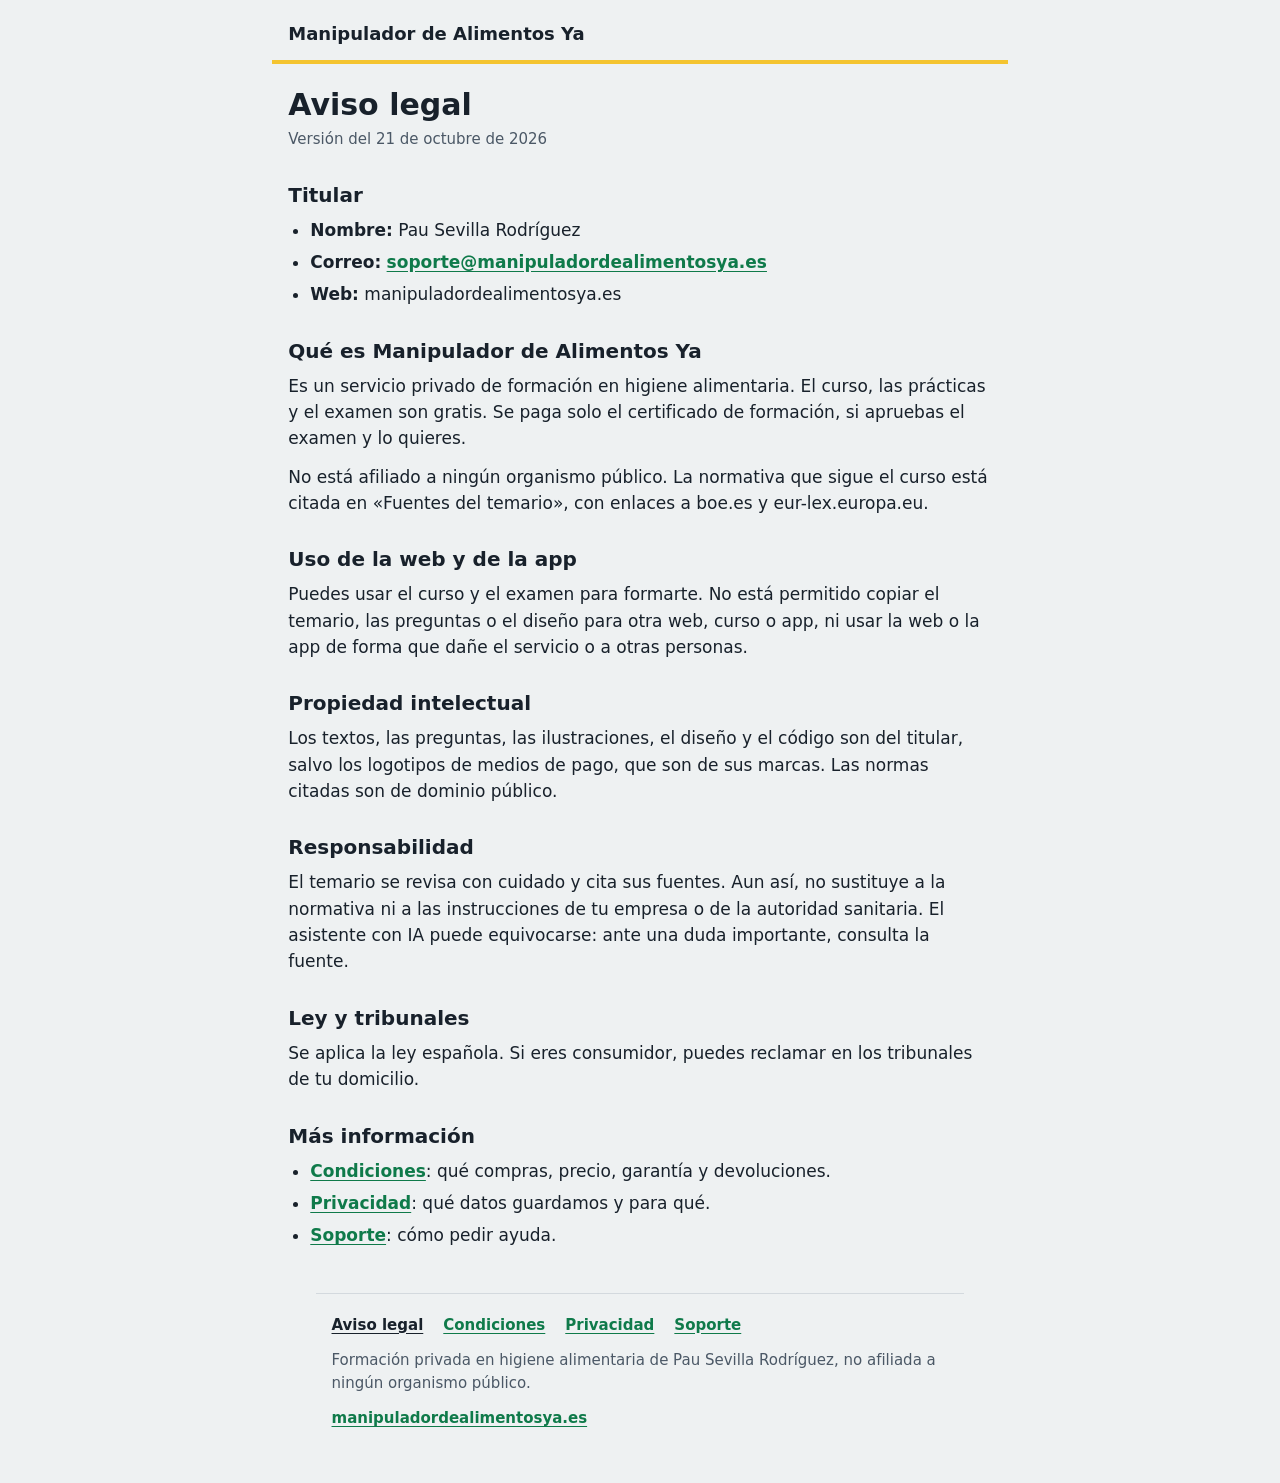
==== aviso-legal.html @ ac15b1ce "Textos legales y soporte de Manipulador de Alimentos Ya" ====
<!doctype html>
<html lang="es">
<head>
<meta charset="utf-8">
<meta name="viewport" content="width=device-width, initial-scale=1">
<title>Aviso legal · Manipulador de Alimentos Ya</title>
<meta name="description" content="Aviso legal de Manipulador de Alimentos Ya.">
<link rel="stylesheet" href="estilos.css">
</head>
<body>
<a class="saltar" href="#contenido">Ir al contenido</a>
<header><a class="marca" href="index.html">Manipulador de Alimentos Ya</a></header>
<main id="contenido">
<h1>Aviso legal</h1>
<p class="fecha">Versión del 21 de octubre de 2026</p>
<h2>Titular</h2>
<ul>
<li><strong>Nombre:</strong> Pau Sevilla Rodríguez</li>
<li><strong>Correo:</strong> <a href="mailto:soporte@manipuladordealimentosya.es">soporte@manipuladordealimentosya.es</a></li>
<li><strong>Web:</strong> manipuladordealimentosya.es</li>
</ul>
<h2>Qué es Manipulador de Alimentos Ya</h2>
<p>Es un servicio privado de formación en higiene alimentaria. El curso, las prácticas y el examen son gratis. Se paga solo el certificado de formación, si apruebas el examen y lo quieres.</p>
<p>No está afiliado a ningún organismo público. La normativa que sigue el curso está citada en «Fuentes del temario», con enlaces a boe.es y eur-lex.europa.eu.</p>
<h2>Uso de la web y de la app</h2>
<p>Puedes usar el curso y el examen para formarte. No está permitido copiar el temario, las preguntas o el diseño para otra web, curso o app, ni usar la web o la app de forma que dañe el servicio o a otras personas.</p>
<h2>Propiedad intelectual</h2>
<p>Los textos, las preguntas, las ilustraciones, el diseño y el código son del titular, salvo los logotipos de medios de pago, que son de sus marcas. Las normas citadas son de dominio público.</p>
<h2>Responsabilidad</h2>
<p>El temario se revisa con cuidado y cita sus fuentes. Aun así, no sustituye a la normativa ni a las instrucciones de tu empresa o de la autoridad sanitaria. El asistente con IA puede equivocarse: ante una duda importante, consulta la fuente.</p>
<h2>Ley y tribunales</h2>
<p>Se aplica la ley española. Si eres consumidor, puedes reclamar en los tribunales de tu domicilio.</p>
<h2>Más información</h2>
<ul>
<li><a href="condiciones.html">Condiciones</a>: qué compras, precio, garantía y devoluciones.</li>
<li><a href="privacidad.html">Privacidad</a>: qué datos guardamos y para qué.</li>
<li><a href="soporte.html">Soporte</a>: cómo pedir ayuda.</li>
</ul>
</main>
<footer>
<nav aria-label="Información legal"><a href="aviso-legal.html" aria-current="page">Aviso legal</a><a href="condiciones.html">Condiciones</a><a href="privacidad.html">Privacidad</a><a href="soporte.html">Soporte</a></nav>
<p>Formación privada en higiene alimentaria de Pau Sevilla Rodríguez, no afiliada a ningún organismo público.</p>
<p><a href="https://manipuladordealimentosya.es/">manipuladordealimentosya.es</a></p>
</footer>
</body>
</html>
---- estilos.css ----
:root { --acero: #EEF1F2; --blanco: #FFFFFF; --tinta: #18212B; --suave: #4B5866; --linea: #D3D9DE; --verde: #0F7A4A; --amarillo: #F4C430; color-scheme: light dark; }
@media (prefers-color-scheme: dark) { :root { --acero: #10161D; --blanco: #18202A; --tinta: #E8EDF1; --suave: #A7B3BF; --linea: #2A3540; --verde: #46D18C; } }
* { box-sizing: border-box; }
body { margin: 0; background: var(--acero); color: var(--tinta); font: 17px/1.55 system-ui, -apple-system, "Segoe UI", Roboto, sans-serif; }
.saltar { position: absolute; left: -999px; }
.saltar:focus { left: 16px; top: 8px; background: var(--blanco); padding: 8px 12px; }
header, main, footer { max-width: 68ch; margin: 0 auto; padding-left: max(16px, env(safe-area-inset-left)); padding-right: max(16px, env(safe-area-inset-right)); }
header { padding-top: 20px; padding-bottom: 12px; border-bottom: 4px solid var(--amarillo); }
.marca { color: var(--tinta); font-weight: 800; text-decoration: none; font-size: 18px; }
main { padding-top: 24px; padding-bottom: 32px; }
h1 { font-size: 30px; line-height: 1.15; margin: 0 0 6px; }
h2 { font-size: 20px; margin: 28px 0 6px; }
.fecha { color: var(--suave); font-size: 15px; }
p { margin: 0 0 12px; }
ul { margin: 0 0 12px; padding-left: 22px; }
li { margin-bottom: 6px; }
a { color: var(--verde); font-weight: 600; overflow-wrap: anywhere; text-underline-offset: 3px; }
a:focus-visible { outline: 3px solid var(--verde); outline-offset: 2px; border-radius: 2px; }
footer { padding-top: 20px; padding-bottom: 40px; border-top: 1px solid var(--linea); color: var(--suave); font-size: 15px; }
footer nav { display: flex; flex-wrap: wrap; gap: 8px 20px; margin-bottom: 12px; }
footer nav a[aria-current] { color: var(--tinta); }
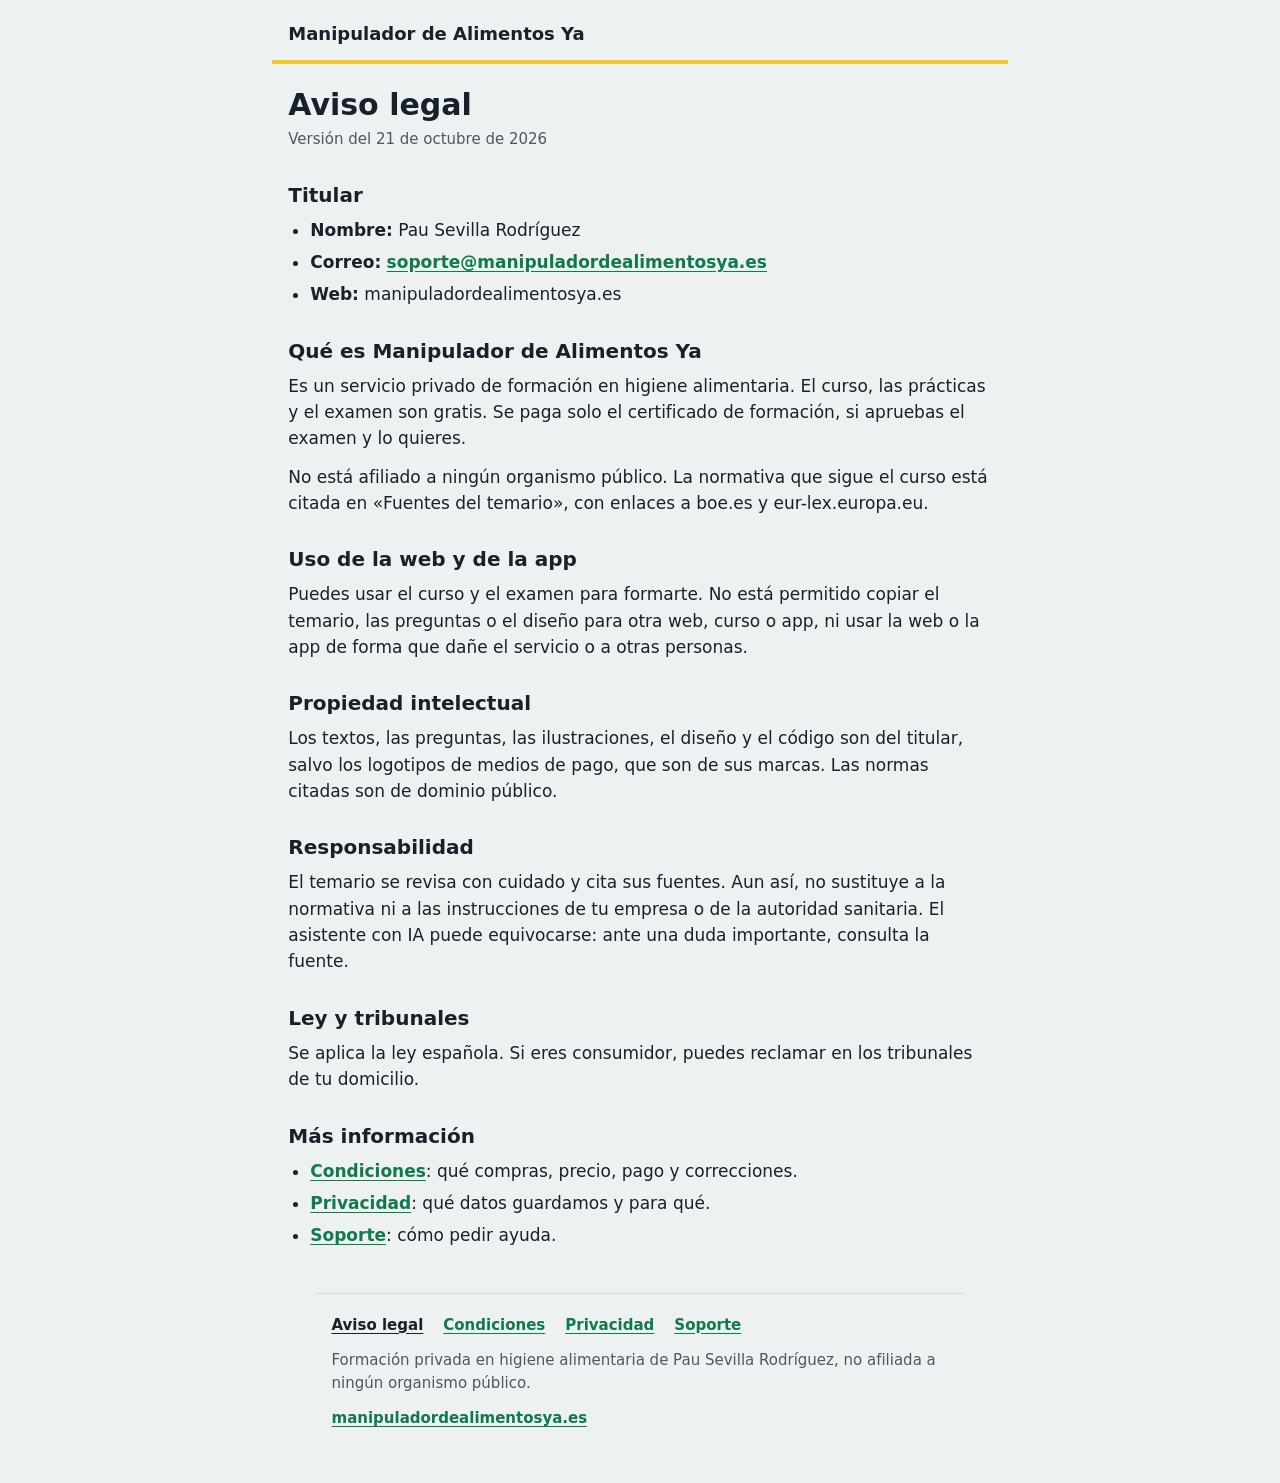
==== commit de5df4db: "Sin garantía de devolución, como la competencia" ====
--- a/aviso-legal.html
+++ b/aviso-legal.html
@@ -32,7 +32,7 @@
 <p>Se aplica la ley española. Si eres consumidor, puedes reclamar en los tribunales de tu domicilio.</p>
 <h2>Más información</h2>
 <ul>
-<li><a href="condiciones.html">Condiciones</a>: qué compras, precio, garantía y devoluciones.</li>
+<li><a href="condiciones.html">Condiciones</a>: qué compras, precio, pago y correcciones.</li>
 <li><a href="privacidad.html">Privacidad</a>: qué datos guardamos y para qué.</li>
 <li><a href="soporte.html">Soporte</a>: cómo pedir ayuda.</li>
 </ul>
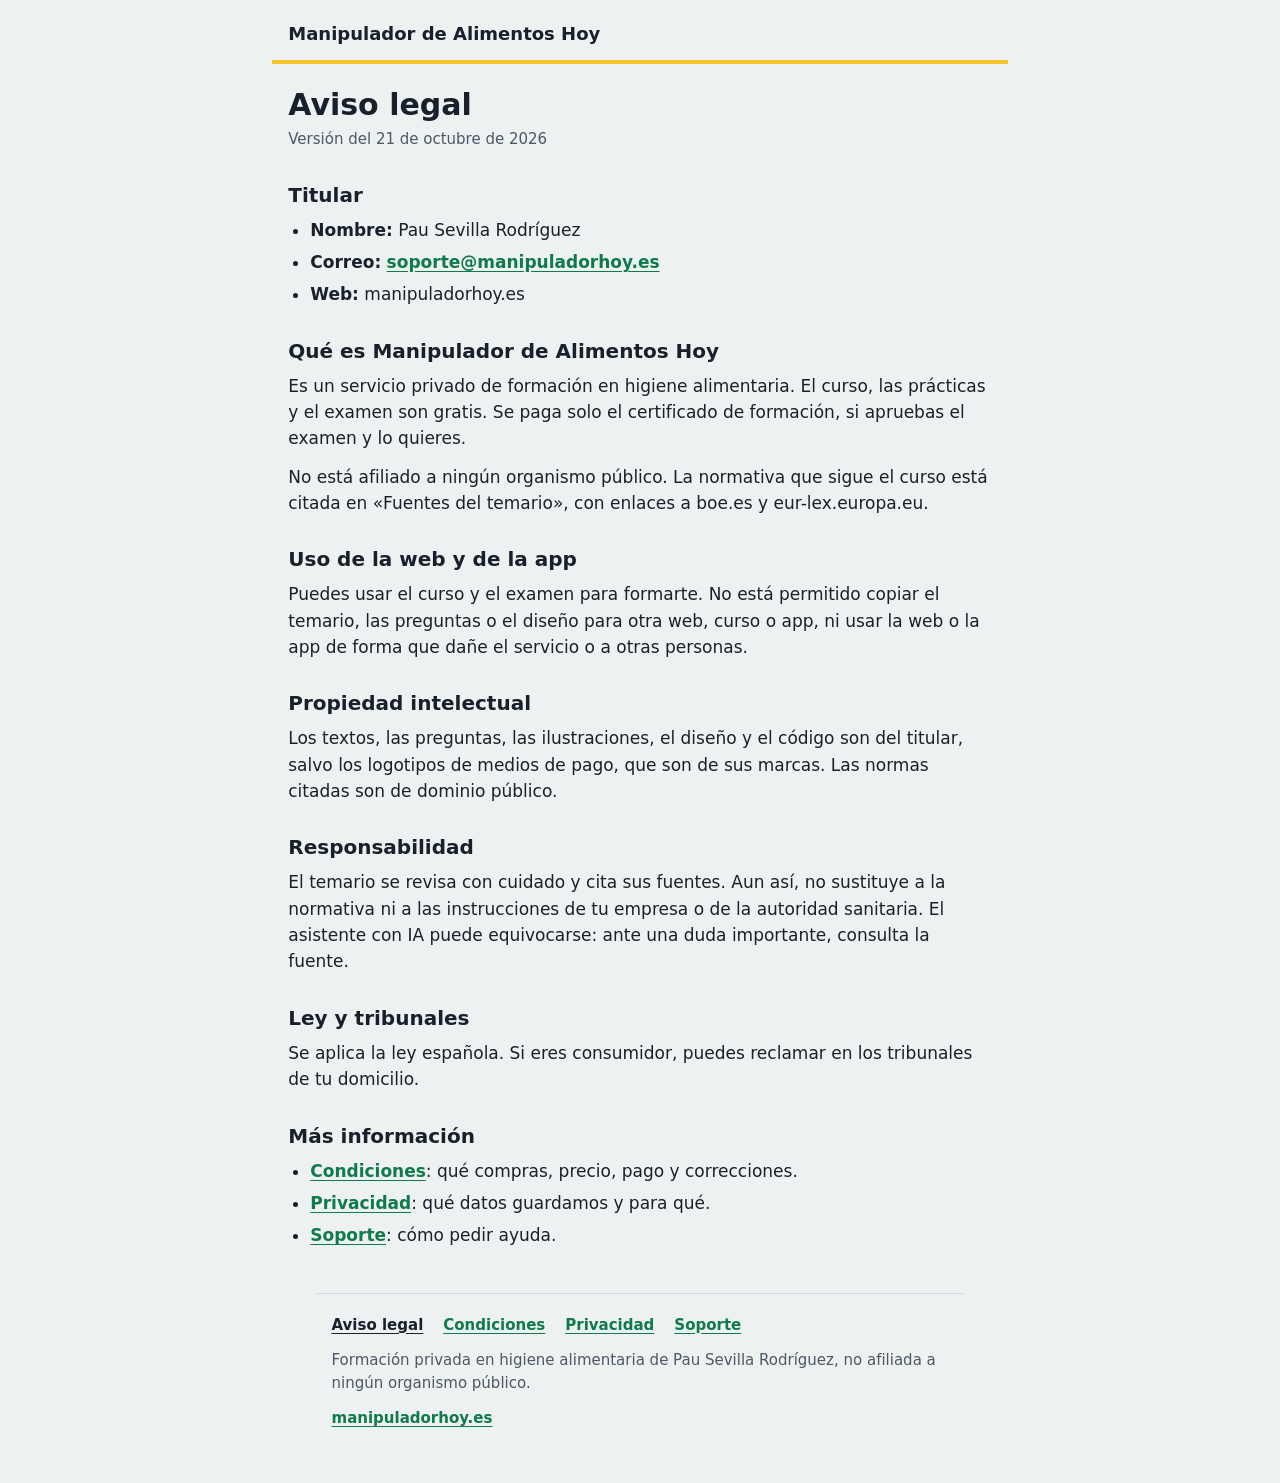
==== commit 0bc04e79: "Marca y dominio nuevos: Manipulador de Alimentos Hoy, manipuladorhoy.es" ====
--- a/aviso-legal.html
+++ b/aviso-legal.html
@@ -3,23 +3,23 @@
 <head>
 <meta charset="utf-8">
 <meta name="viewport" content="width=device-width, initial-scale=1">
-<title>Aviso legal · Manipulador de Alimentos Ya</title>
-<meta name="description" content="Aviso legal de Manipulador de Alimentos Ya.">
+<title>Aviso legal · Manipulador de Alimentos Hoy</title>
+<meta name="description" content="Aviso legal de Manipulador de Alimentos Hoy.">
 <link rel="stylesheet" href="estilos.css">
 </head>
 <body>
 <a class="saltar" href="#contenido">Ir al contenido</a>
-<header><a class="marca" href="index.html">Manipulador de Alimentos Ya</a></header>
+<header><a class="marca" href="index.html">Manipulador de Alimentos Hoy</a></header>
 <main id="contenido">
 <h1>Aviso legal</h1>
 <p class="fecha">Versión del 21 de octubre de 2026</p>
 <h2>Titular</h2>
 <ul>
 <li><strong>Nombre:</strong> Pau Sevilla Rodríguez</li>
-<li><strong>Correo:</strong> <a href="mailto:soporte@manipuladordealimentosya.es">soporte@manipuladordealimentosya.es</a></li>
-<li><strong>Web:</strong> manipuladordealimentosya.es</li>
+<li><strong>Correo:</strong> <a href="mailto:soporte@manipuladorhoy.es">soporte@manipuladorhoy.es</a></li>
+<li><strong>Web:</strong> manipuladorhoy.es</li>
 </ul>
-<h2>Qué es Manipulador de Alimentos Ya</h2>
+<h2>Qué es Manipulador de Alimentos Hoy</h2>
 <p>Es un servicio privado de formación en higiene alimentaria. El curso, las prácticas y el examen son gratis. Se paga solo el certificado de formación, si apruebas el examen y lo quieres.</p>
 <p>No está afiliado a ningún organismo público. La normativa que sigue el curso está citada en «Fuentes del temario», con enlaces a boe.es y eur-lex.europa.eu.</p>
 <h2>Uso de la web y de la app</h2>
@@ -40,7 +40,7 @@
 <footer>
 <nav aria-label="Información legal"><a href="aviso-legal.html" aria-current="page">Aviso legal</a><a href="condiciones.html">Condiciones</a><a href="privacidad.html">Privacidad</a><a href="soporte.html">Soporte</a></nav>
 <p>Formación privada en higiene alimentaria de Pau Sevilla Rodríguez, no afiliada a ningún organismo público.</p>
-<p><a href="https://manipuladordealimentosya.es/">manipuladordealimentosya.es</a></p>
+<p><a href="https://manipuladorhoy.es/">manipuladorhoy.es</a></p>
 </footer>
 </body>
 </html>
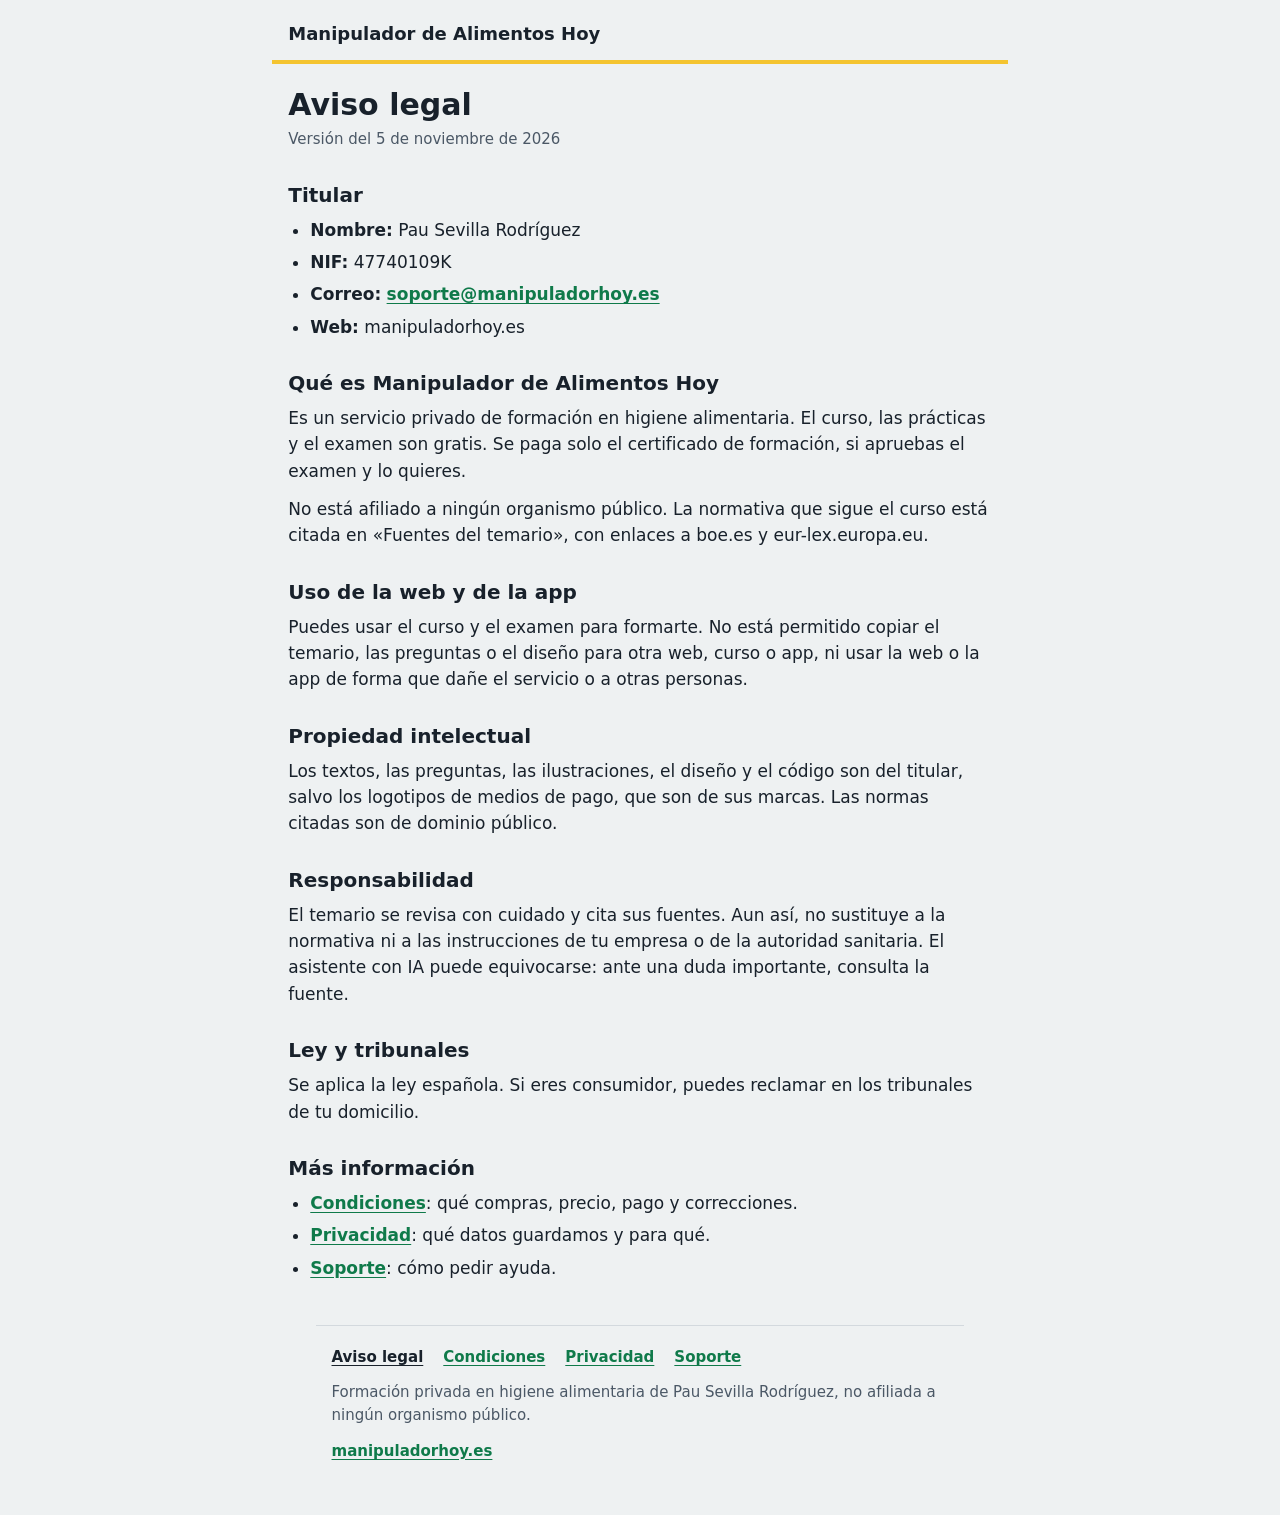
==== commit 50064cd4: "Garantía de 30 días, NIF del titular y privacidad actualizada (versión del 5-11-2026)" ====
--- a/aviso-legal.html
+++ b/aviso-legal.html
@@ -12,10 +12,11 @@
 <header><a class="marca" href="index.html">Manipulador de Alimentos Hoy</a></header>
 <main id="contenido">
 <h1>Aviso legal</h1>
-<p class="fecha">Versión del 21 de octubre de 2026</p>
+<p class="fecha">Versión del 5 de noviembre de 2026</p>
 <h2>Titular</h2>
 <ul>
 <li><strong>Nombre:</strong> Pau Sevilla Rodríguez</li>
+<li><strong>NIF:</strong> 47740109K</li>
 <li><strong>Correo:</strong> <a href="mailto:soporte@manipuladorhoy.es">soporte@manipuladorhoy.es</a></li>
 <li><strong>Web:</strong> manipuladorhoy.es</li>
 </ul>
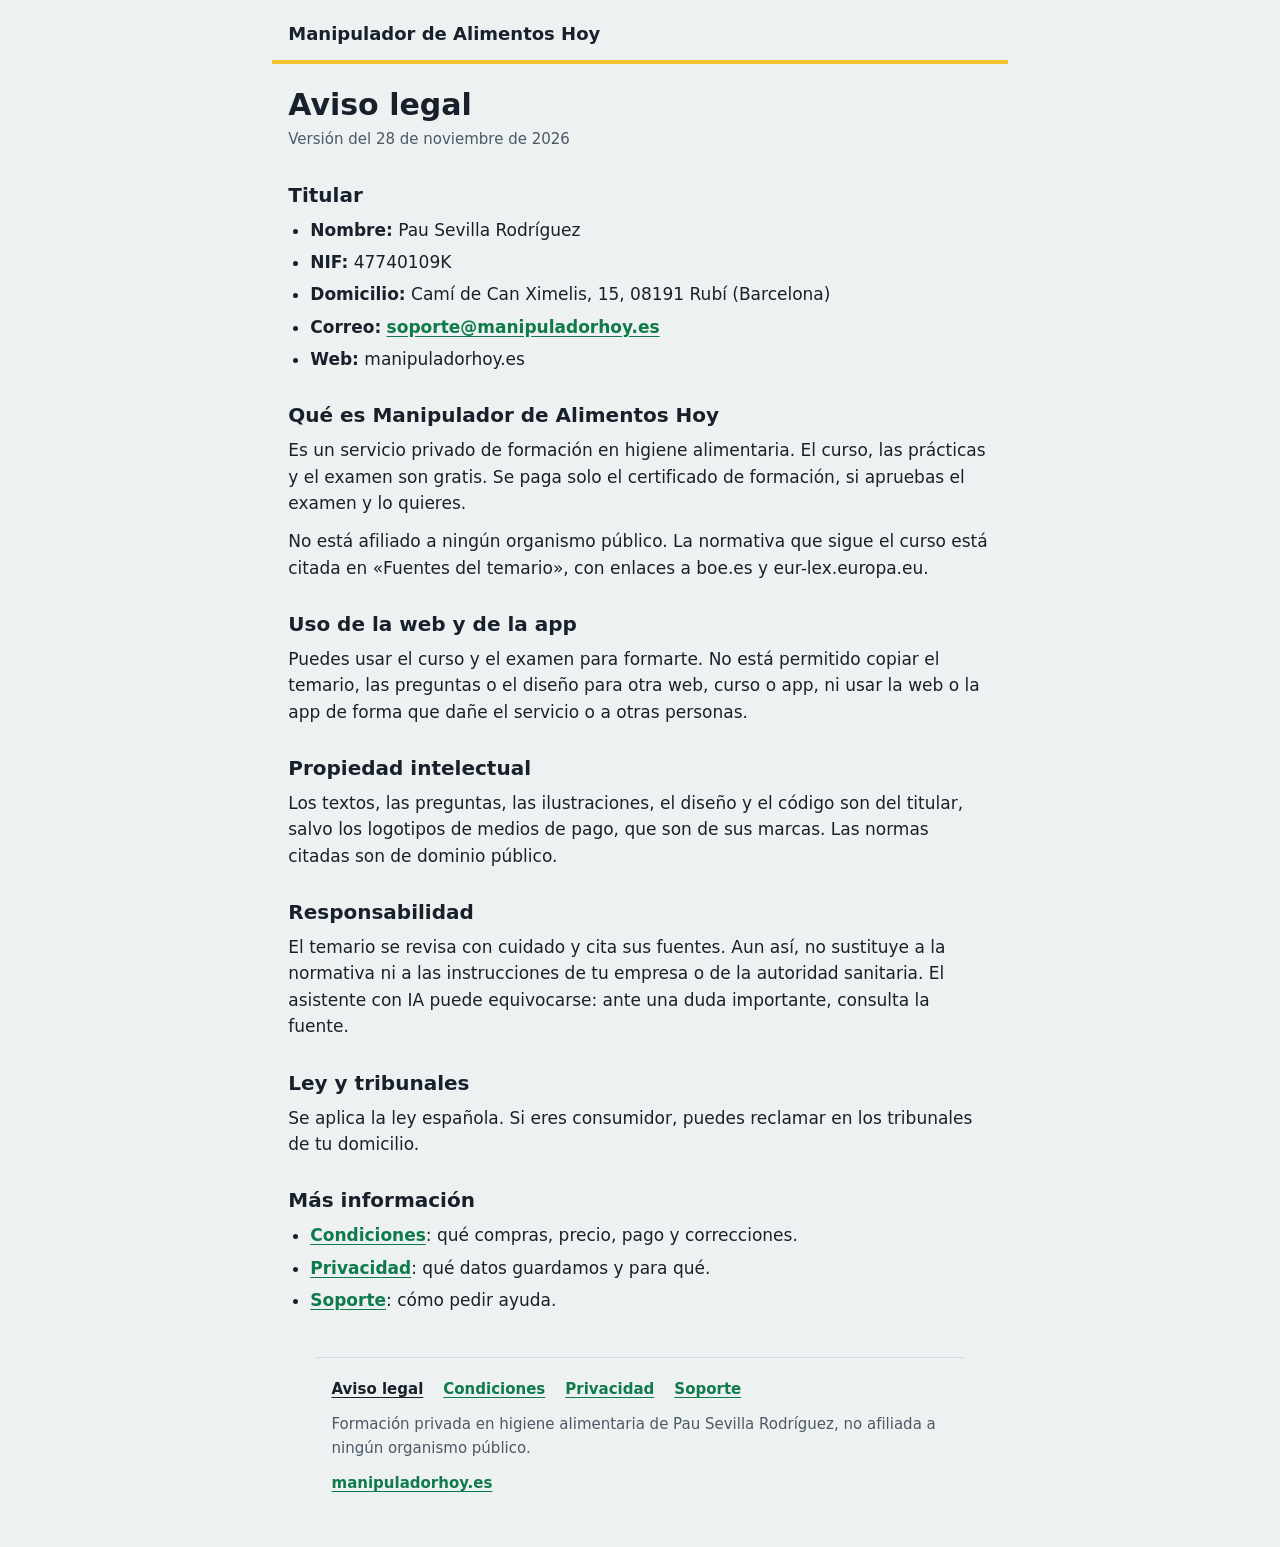
==== commit bd04ac43: "Aviso legal con el domicilio del titular; condiciones sin la línea del enlace de amigo (28-11-2026)" ====
--- a/aviso-legal.html
+++ b/aviso-legal.html
@@ -12,11 +12,12 @@
 <header><a class="marca" href="index.html">Manipulador de Alimentos Hoy</a></header>
 <main id="contenido">
 <h1>Aviso legal</h1>
-<p class="fecha">Versión del 5 de noviembre de 2026</p>
+<p class="fecha">Versión del 28 de noviembre de 2026</p>
 <h2>Titular</h2>
 <ul>
 <li><strong>Nombre:</strong> Pau Sevilla Rodríguez</li>
 <li><strong>NIF:</strong> 47740109K</li>
+<li><strong>Domicilio:</strong> Camí de Can Ximelis, 15, 08191 Rubí (Barcelona)</li>
 <li><strong>Correo:</strong> <a href="mailto:soporte@manipuladorhoy.es">soporte@manipuladorhoy.es</a></li>
 <li><strong>Web:</strong> manipuladorhoy.es</li>
 </ul>
